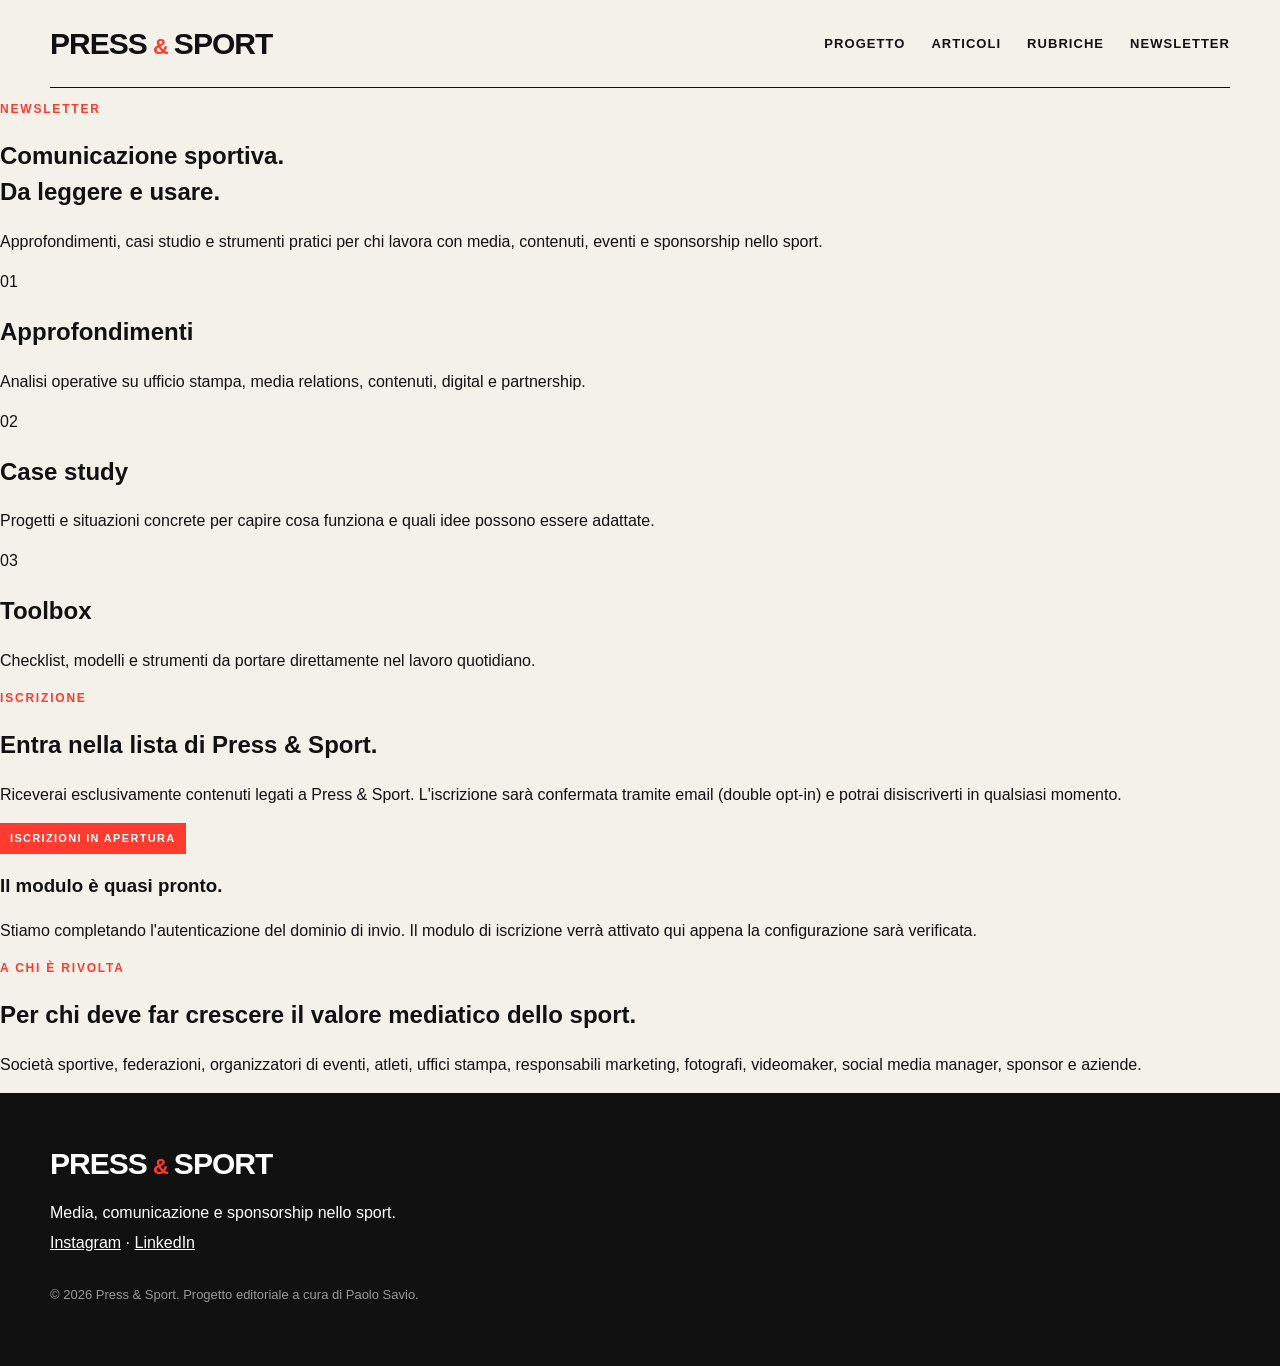
==== newsletter/index.html @ 9a1faf6c "Prepare Press & Sport newsletter landing page" ====
<!doctype html>
<html lang="it">
<head>
  <meta charset="utf-8">
  <meta name="viewport" content="width=device-width, initial-scale=1">
  <title>Newsletter — Press & Sport</title>
  <meta name="description" content="La newsletter di Press & Sport: approfondimenti, casi studio e strumenti pratici su media, comunicazione e sponsorship nello sport.">
  <meta name="theme-color" content="#111111">
  <link rel="stylesheet" href="../styles.css">
</head>
<body>
  <header class="site-header">
    <a class="brand" href="../index.html" aria-label="Press & Sport, home">
      <span class="brand-press">PRESS</span><span class="brand-amp">&amp;</span><span class="brand-sport">SPORT</span>
    </a>
    <nav class="nav" aria-label="Navigazione principale">
      <a href="../index.html#progetto">Progetto</a>
      <a href="../index.html#articoli">Articoli</a>
      <a href="../index.html#rubriche">Rubriche</a>
      <a href="./" aria-current="page">Newsletter</a>
    </nav>
  </header>

  <main class="newsletter-page">
    <section class="newsletter-hero">
      <p class="section-label">NEWSLETTER</p>
      <h1>Comunicazione sportiva.<br><span>Da leggere e usare.</span></h1>
      <p class="newsletter-hero-copy">
        Approfondimenti, casi studio e strumenti pratici per chi lavora con media,
        contenuti, eventi e sponsorship nello sport.
      </p>
    </section>

    <section class="newsletter-benefits" aria-label="Contenuti della newsletter">
      <article>
        <span>01</span>
        <h2>Approfondimenti</h2>
        <p>Analisi operative su ufficio stampa, media relations, contenuti, digital e partnership.</p>
      </article>
      <article>
        <span>02</span>
        <h2>Case study</h2>
        <p>Progetti e situazioni concrete per capire cosa funziona e quali idee possono essere adattate.</p>
      </article>
      <article>
        <span>03</span>
        <h2>Toolbox</h2>
        <p>Checklist, modelli e strumenti da portare direttamente nel lavoro quotidiano.</p>
      </article>
    </section>

    <section class="newsletter-signup" id="iscrizione">
      <div class="newsletter-signup-copy">
        <p class="section-label">ISCRIZIONE</p>
        <h2>Entra nella lista di Press &amp; Sport.</h2>
        <p>
          Riceverai esclusivamente contenuti legati a Press &amp; Sport. L'iscrizione sarà
          confermata tramite email (double opt-in) e potrai disiscriverti in qualsiasi momento.
        </p>
      </div>

      <div class="newsletter-form-shell">
        <div class="newsletter-badge">ISCRIZIONI IN APERTURA</div>
        <h3>Il modulo è quasi pronto.</h3>
        <p>
          Stiamo completando l'autenticazione del dominio di invio. Il modulo di iscrizione
          verrà attivato qui appena la configurazione sarà verificata.
        </p>

        <!--
          SENDER EMBED
          Dopo la pubblicazione del form in Sender sostituire questo blocco con
          il codice embed esatto fornito da Sender (form + script).
        -->
        <div id="sender-form-mount" aria-live="polite"></div>
      </div>
    </section>

    <section class="newsletter-audience">
      <p class="section-label">A CHI È RIVOLTA</p>
      <h2>Per chi deve far crescere il valore mediatico dello sport.</h2>
      <p>
        Società sportive, federazioni, organizzatori di eventi, atleti, uffici stampa,
        responsabili marketing, fotografi, videomaker, social media manager, sponsor e aziende.
      </p>
    </section>
  </main>

  <footer>
    <div class="brand footer-brand">
      <span class="brand-press">PRESS</span><span class="brand-amp">&amp;</span><span class="brand-sport">SPORT</span>
    </div>
    <p>Media, comunicazione e sponsorship nello sport.</p>
    <p class="social-links"><a href="https://www.instagram.com/pressandsport/" target="_blank" rel="noopener noreferrer">Instagram</a> · <a href="https://www.linkedin.com/company/146625659" target="_blank" rel="noopener noreferrer">LinkedIn</a></p>
    <p class="copyright">© 2026 Press &amp; Sport. Progetto editoriale a cura di Paolo Savio.</p>
  </footer>
</body>
</html>
---- styles.css ----
:root {
  --bg: #f4f1eb;
  --paper: #ffffff;
  --ink: #111111;
  --muted: #626262;
  --line: #d8d3ca;
  --accent: #ff3b30;
  --max: 1180px;
}

* { box-sizing: border-box; }
html { scroll-behavior: smooth; }
body {
  margin: 0;
  background: var(--bg);
  color: var(--ink);
  font-family: Arial, Helvetica, sans-serif;
  line-height: 1.5;
}
a { color: inherit; }
.site-header {
  width: min(calc(100% - 40px), var(--max));
  margin: 0 auto;
  min-height: 88px;
  display: flex;
  align-items: center;
  justify-content: space-between;
  border-bottom: 1px solid var(--ink);
}
.brand {
  display: inline-flex;
  align-items: baseline;
  gap: 4px;
  text-decoration: none;
  font-weight: 900;
  letter-spacing: -0.06em;
  line-height: 1;
}
.brand-press { font-size: 30px; }
.brand-amp { font-size: 22px; color: var(--accent); margin: 0 2px; }
.brand-sport { font-size: 30px; }
.nav { display: flex; gap: 26px; }
.nav a {
  text-decoration: none;
  font-size: 13px;
  font-weight: 700;
  text-transform: uppercase;
  letter-spacing: .08em;
}
.nav a:hover { color: var(--accent); }

.hero {
  width: min(calc(100% - 40px), var(--max));
  margin: 0 auto;
  padding: 92px 0 72px;
}
.hero-kicker, .section-label {
  color: var(--accent);
  font-size: 12px;
  font-weight: 800;
  letter-spacing: .15em;
}
.hero h1 {
  max-width: 1050px;
  margin: 18px 0 28px;
  font-size: clamp(48px, 8vw, 102px);
  line-height: .93;
  letter-spacing: -0.065em;
}
.hero h1 span { color: var(--accent); }
.hero-copy {
  max-width: 760px;
  margin: 0;
  font-size: clamp(19px, 2.2vw, 28px);
  line-height: 1.25;
}
.hero-actions {
  display: flex;
  flex-wrap: wrap;
  gap: 12px;
  margin-top: 36px;
}
.button {
  display: inline-block;
  padding: 14px 18px;
  border: 1px solid var(--ink);
  text-decoration: none;
  font-size: 13px;
  font-weight: 800;
  text-transform: uppercase;
  letter-spacing: .05em;
}
.button.primary { background: var(--ink); color: white; }
.button.primary:hover { background: var(--accent); border-color: var(--accent); }
.button.secondary:hover { background: var(--paper); }
.hero-line { width: 100%; height: 12px; background: var(--accent); margin-top: 72px; }

.intro {
  width: min(calc(100% - 40px), var(--max));
  margin: 0 auto;
  padding: 78px 0;
  display: grid;
  grid-template-columns: 1.1fr .9fr;
  gap: 80px;
  border-bottom: 1px solid var(--ink);
}
.intro h2 {
  margin: 12px 0 0;
  font-size: clamp(34px, 4vw, 58px);
  line-height: 1;
  letter-spacing: -0.045em;
}
.intro-copy { font-size: 19px; }
.intro-copy p:first-child { margin-top: 0; }

.topics {
  width: min(calc(100% - 40px), var(--max));
  margin: 0 auto;
  padding: 70px 0;
  display: grid;
  grid-template-columns: repeat(3, 1fr);
  border-bottom: 1px solid var(--ink);
}
.topics article {
  min-height: 250px;
  padding: 24px;
  border-top: 1px solid var(--ink);
  border-right: 1px solid var(--ink);
}
.topics article:nth-child(3n) { border-right: 0; }
.topics article:nth-child(n+4) { border-bottom: 1px solid var(--ink); }
.topics article span {
  color: var(--accent);
  font-size: 12px;
  font-weight: 800;
}
.topics h3 {
  margin: 44px 0 12px;
  font-size: 30px;
  letter-spacing: -0.04em;
}
.topics p { margin: 0; color: var(--muted); }

.newsletter {
  width: min(calc(100% - 40px), var(--max));
  margin: 80px auto;
  background: var(--ink);
  color: white;
  padding: clamp(36px, 6vw, 74px);
}
.newsletter-badge {
  display: inline-block;
  background: var(--accent);
  color: white;
  padding: 7px 10px;
  font-size: 11px;
  font-weight: 900;
  letter-spacing: .12em;
}
.newsletter h2 {
  margin: 22px 0 14px;
  font-size: clamp(42px, 6vw, 78px);
  line-height: .95;
  letter-spacing: -0.055em;
}
.newsletter p { max-width: 760px; font-size: 20px; }
.newsletter-note { color: #bdbdbd; font-size: 15px !important; }

.manifesto {
  width: min(calc(100% - 40px), var(--max));
  margin: 0 auto 90px;
  padding-top: 30px;
}
.manifesto p {
  margin: 0;
  font-size: clamp(52px, 10vw, 142px);
  font-weight: 900;
  line-height: .82;
  letter-spacing: -0.07em;
}
.manifesto .accent { color: var(--accent); }

footer {
  background: var(--ink);
  color: white;
  padding: 56px max(20px, calc((100vw - var(--max)) / 2));
}
.footer-brand { margin-bottom: 16px; }
footer p { margin: 6px 0; }
.copyright { margin-top: 30px; color: #999; font-size: 13px; }

@media (max-width: 820px) {
  .site-header { min-height: 76px; }
  .nav { display: none; }
  .hero { padding-top: 62px; }
  .intro { grid-template-columns: 1fr; gap: 28px; }
  .topics { grid-template-columns: 1fr; }
  .topics article,
  .topics article:nth-child(3n),
  .topics article:nth-child(n+4) {
    border-right: 0;
    border-bottom: 1px solid var(--ink);
  }
  .topics article { min-height: 210px; }
}

@media (max-width: 480px) {
  .site-header, .hero, .intro, .topics, .newsletter, .manifesto {
    width: min(calc(100% - 28px), var(--max));
  }
  .brand-press, .brand-sport { font-size: 25px; }
  .brand-amp { font-size: 18px; }
  .hero h1 { font-size: 50px; }
}

.featured-article {
  width: min(calc(100% - 40px), var(--max));
  margin: 80px auto 0;
  padding: 54px 0;
  border-top: 1px solid var(--ink);
  border-bottom: 1px solid var(--ink);
}
.featured-article-grid {
  display: grid;
  grid-template-columns: 1.3fr .7fr;
  gap: 70px;
  align-items: end;
}
.featured-article h2 {
  margin: 12px 0 14px;
  max-width: 760px;
  font-size: clamp(42px, 6vw, 76px);
  line-height: .94;
  letter-spacing: -0.055em;
}
.featured-article p { max-width: 720px; font-size: 19px; }
.featured-article-action { display: flex; flex-direction: column; align-items: flex-start; gap: 18px; }
.featured-article-action span { color: var(--accent); font-size: 12px; font-weight: 900; letter-spacing: .14em; }

.article-page { min-height: 70vh; }
.article-shell {
  width: min(calc(100% - 40px), 920px);
  margin: 0 auto;
  padding: 64px 0 100px;
}
.article-back {
  display: inline-block;
  margin-bottom: 64px;
  text-decoration: none;
  font-size: 13px;
  font-weight: 800;
  text-transform: uppercase;
  letter-spacing: .06em;
}
.article-back:hover { color: var(--accent); }
.article-kicker { color: var(--accent); font-size: 12px; font-weight: 900; letter-spacing: .15em; }
.article-shell > h1 {
  margin: 14px 0 20px;
  font-size: clamp(52px, 8vw, 102px);
  line-height: .9;
  letter-spacing: -0.065em;
}
.article-deck {
  max-width: 790px;
  margin: 0;
  font-size: clamp(21px, 2.5vw, 30px);
  line-height: 1.2;
}
.article-meta {
  margin: 32px 0 56px;
  padding-top: 18px;
  border-top: 1px solid var(--ink);
  color: var(--muted);
  font-size: 13px;
}
.article-body { max-width: 760px; margin: 0 auto; }
.article-body p, .article-body li { font-size: 19px; line-height: 1.7; }
.article-lead { font-size: 24px !important; line-height: 1.5 !important; }
.article-body h2 {
  margin: 62px 0 18px;
  font-size: clamp(31px, 4vw, 46px);
  line-height: 1;
  letter-spacing: -0.04em;
}
.article-body ol { padding-left: 24px; }
.article-callout {
  margin: 54px 0;
  padding: 30px;
  border-left: 10px solid var(--accent);
  background: var(--ink);
  color: white;
}
.article-callout span { display: block; margin-bottom: 12px; color: var(--accent); font-size: 11px; font-weight: 900; letter-spacing: .14em; }
.article-callout strong { display: block; font-size: 27px; line-height: 1.15; }
.toolbox-box {
  margin: 70px 0;
  padding: 34px;
  background: var(--paper);
  border: 1px solid var(--ink);
}
.toolbox-box h2 { margin-top: 12px; }
.toolbox-grid { display: grid; grid-template-columns: repeat(3, 1fr); gap: 1px; background: var(--ink); border: 1px solid var(--ink); }
.toolbox-grid > div { background: var(--paper); padding: 22px; }
.toolbox-grid span { display: block; margin-bottom: 34px; color: var(--accent); font-size: 12px; font-weight: 900; }
.toolbox-grid strong { display: block; font-size: 20px; line-height: 1.1; }
.toolbox-grid p { margin-bottom: 0; font-size: 15px !important; line-height: 1.45 !important; color: var(--muted); }
.article-next {
  margin-top: 80px;
  padding-top: 28px;
  border-top: 12px solid var(--accent);
}
.article-next span { display: block; margin-bottom: 10px; font-size: 11px; font-weight: 900; letter-spacing: .14em; }
.article-next strong { font-size: 30px; line-height: 1.15; }

@media (max-width: 820px) {
  .featured-article-grid { grid-template-columns: 1fr; gap: 28px; }
  .toolbox-grid { grid-template-columns: 1fr; }
  .article-shell { padding-top: 42px; }
  .article-back { margin-bottom: 42px; }
}
@media (max-width: 480px) {
  .featured-article, .article-shell { width: min(calc(100% - 28px), var(--max)); }
  .article-shell > h1 { font-size: 56px; }
  .article-body p, .article-body li { font-size: 18px; }
}
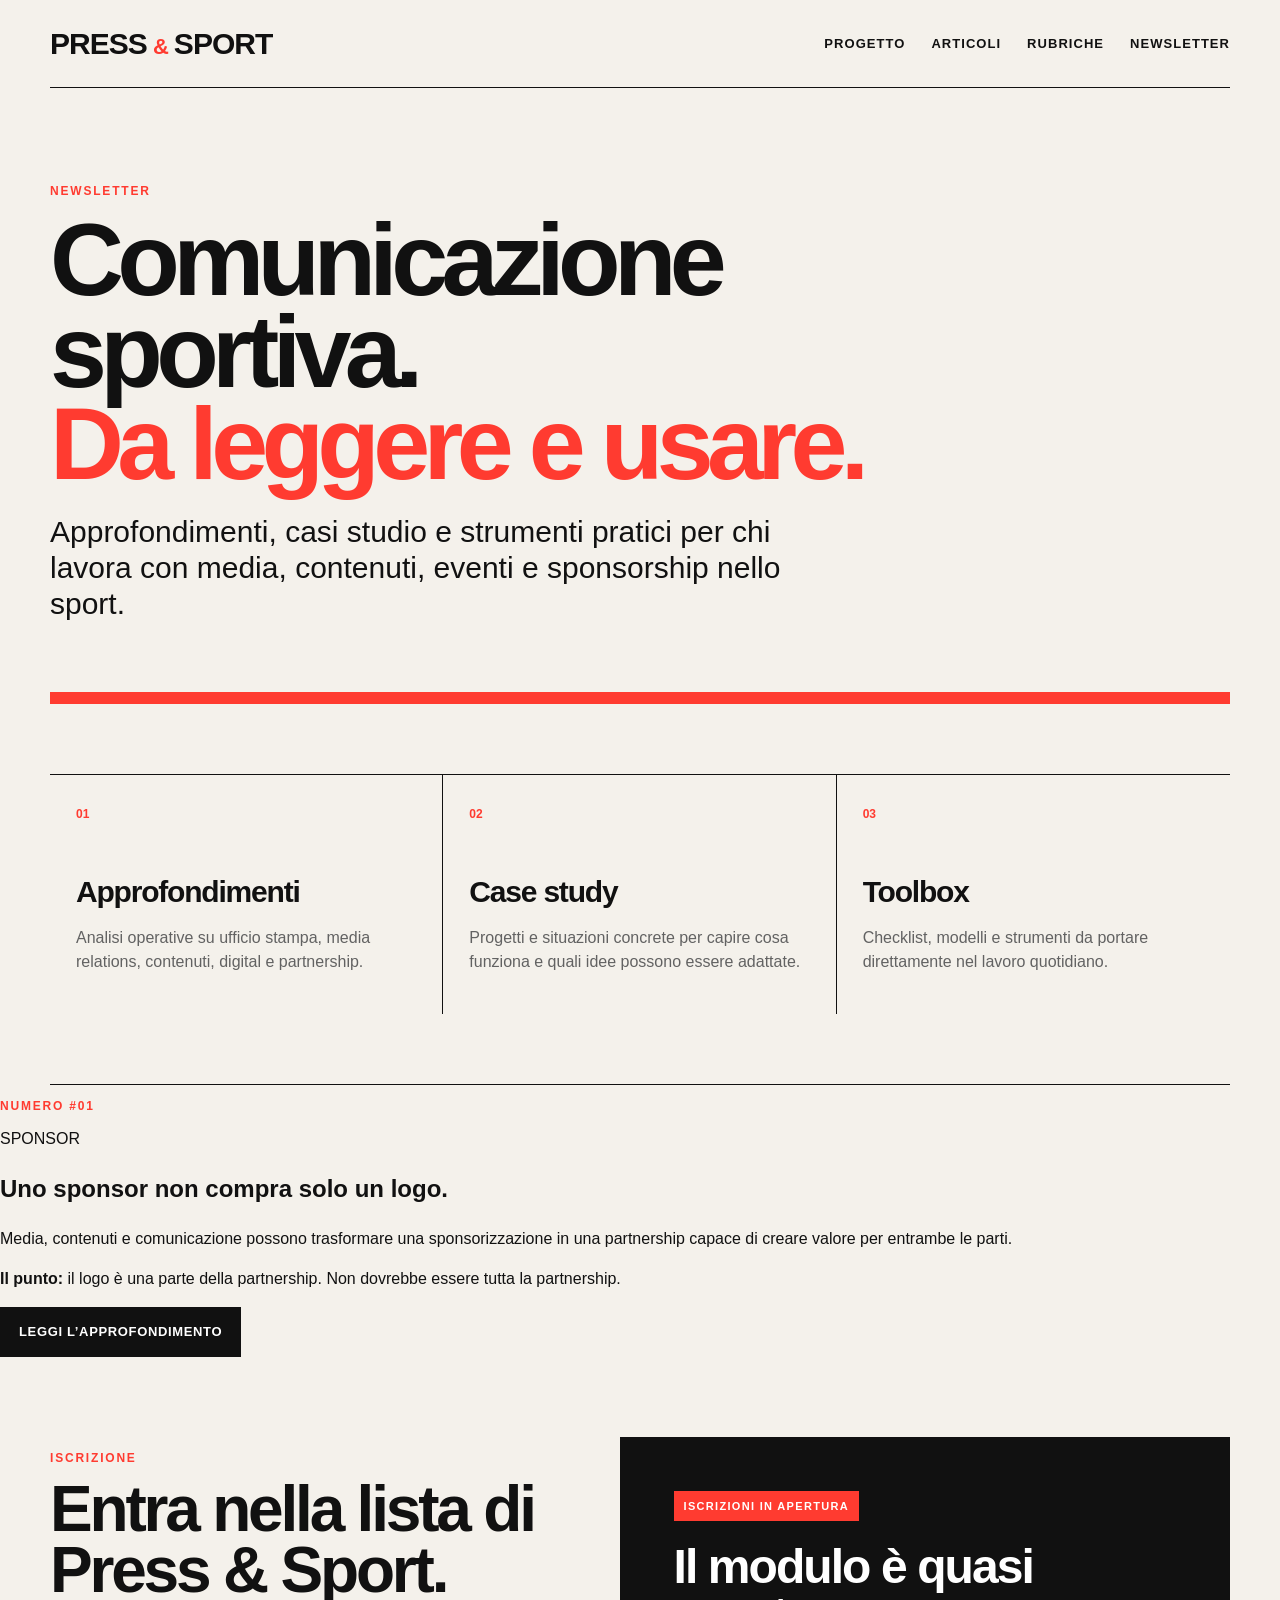
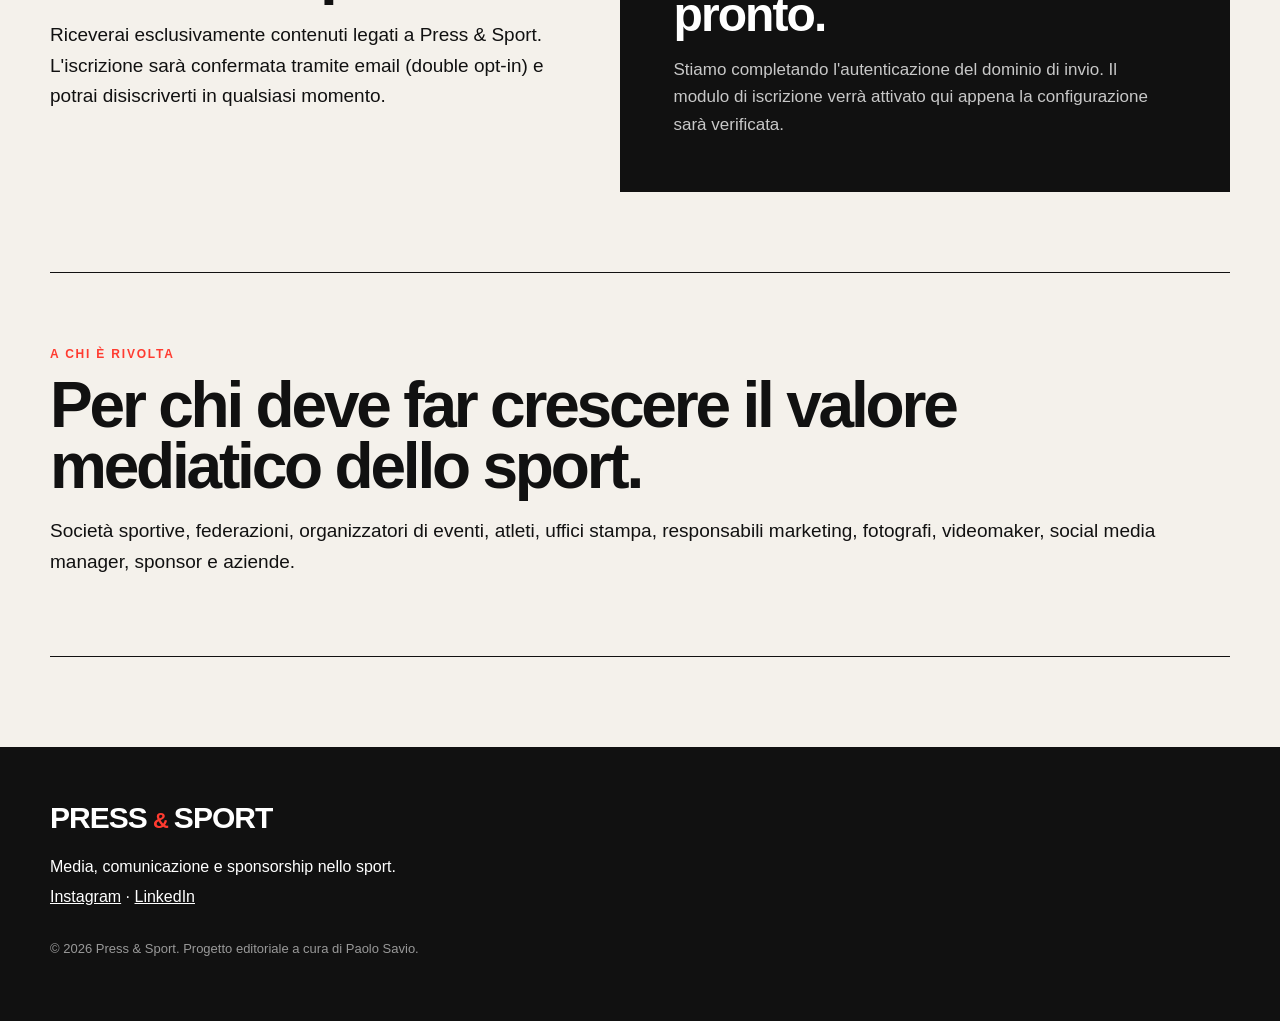
==== commit 46a2cd96: "Add newsletter issue 01 preview" ====
--- a/newsletter/index.html
+++ b/newsletter/index.html
@@ -49,6 +49,26 @@
       </article>
     </section>
 
+    <section class="newsletter-issue" aria-labelledby="issue-01-title">
+      <div class="newsletter-issue-meta">
+        <p class="section-label">NUMERO #01</p>
+        <span>SPONSOR</span>
+      </div>
+      <div class="newsletter-issue-grid">
+        <div>
+          <h2 id="issue-01-title">Uno sponsor non compra solo un logo.</h2>
+          <p>
+            Media, contenuti e comunicazione possono trasformare una sponsorizzazione
+            in una partnership capace di creare valore per entrambe le parti.
+          </p>
+        </div>
+        <div class="newsletter-issue-action">
+          <p><strong>Il punto:</strong> il logo è una parte della partnership. Non dovrebbe essere tutta la partnership.</p>
+          <a class="button primary" href="../articoli/uno-sponsor-non-compra-solo-un-logo.html">Leggi l’approfondimento</a>
+        </div>
+      </div>
+    </section>
+
     <section class="newsletter-signup" id="iscrizione">
       <div class="newsletter-signup-copy">
         <p class="section-label">ISCRIZIONE</p>
--- a/styles.css
+++ b/styles.css
@@ -323,3 +323,152 @@
   .article-shell > h1 { font-size: 56px; }
   .article-body p, .article-body li { font-size: 18px; }
 }
+
+
+/* Newsletter landing page */
+.newsletter-actions {
+  display: flex;
+  flex-wrap: wrap;
+  gap: 16px;
+  align-items: center;
+  margin-top: 28px;
+}
+.newsletter-button {
+  background: white;
+  color: var(--ink);
+  border-color: white;
+}
+.newsletter-button:hover {
+  background: var(--accent);
+  color: white;
+  border-color: var(--accent);
+}
+.newsletter-page {
+  min-height: 70vh;
+}
+.newsletter-hero,
+.newsletter-benefits,
+.newsletter-signup,
+.newsletter-audience {
+  width: min(calc(100% - 40px), var(--max));
+  margin-left: auto;
+  margin-right: auto;
+}
+.newsletter-hero {
+  padding: 82px 0 70px;
+  border-bottom: 12px solid var(--accent);
+}
+.newsletter-hero h1 {
+  max-width: 1040px;
+  margin: 14px 0 24px;
+  font-size: clamp(52px, 8vw, 104px);
+  line-height: .9;
+  letter-spacing: -0.065em;
+}
+.newsletter-hero h1 span {
+  color: var(--accent);
+}
+.newsletter-hero-copy {
+  max-width: 780px;
+  margin: 0;
+  font-size: clamp(20px, 2.4vw, 30px);
+  line-height: 1.2;
+}
+.newsletter-benefits {
+  display: grid;
+  grid-template-columns: repeat(3, 1fr);
+  padding: 70px 0;
+  border-bottom: 1px solid var(--ink);
+}
+.newsletter-benefits article {
+  min-height: 240px;
+  padding: 26px;
+  border-top: 1px solid var(--ink);
+  border-right: 1px solid var(--ink);
+}
+.newsletter-benefits article:last-child {
+  border-right: 0;
+}
+.newsletter-benefits span {
+  color: var(--accent);
+  font-size: 12px;
+  font-weight: 900;
+}
+.newsletter-benefits h2 {
+  margin: 44px 0 12px;
+  font-size: 30px;
+  letter-spacing: -0.04em;
+}
+.newsletter-benefits p {
+  margin: 0;
+  color: var(--muted);
+}
+.newsletter-signup {
+  display: grid;
+  grid-template-columns: .9fr 1.1fr;
+  gap: 70px;
+  padding: 80px 0;
+  align-items: start;
+}
+.newsletter-signup-copy h2,
+.newsletter-audience h2 {
+  margin: 12px 0 20px;
+  font-size: clamp(38px, 5vw, 66px);
+  line-height: .95;
+  letter-spacing: -0.05em;
+}
+.newsletter-signup-copy > p:last-child,
+.newsletter-audience > p:last-child {
+  font-size: 19px;
+  line-height: 1.6;
+}
+.newsletter-form-shell {
+  background: var(--ink);
+  color: white;
+  padding: clamp(30px, 5vw, 54px);
+  min-height: 340px;
+}
+.newsletter-form-shell h3 {
+  margin: 22px 0 12px;
+  font-size: clamp(30px, 4vw, 48px);
+  line-height: 1;
+  letter-spacing: -0.04em;
+}
+.newsletter-form-shell p {
+  margin-bottom: 0;
+  color: #c8c8c8;
+  font-size: 17px;
+  line-height: 1.6;
+}
+.newsletter-audience {
+  margin-bottom: 90px;
+  padding: 60px 0;
+  border-top: 1px solid var(--ink);
+  border-bottom: 1px solid var(--ink);
+}
+
+@media (max-width: 820px) {
+  .newsletter-benefits,
+  .newsletter-signup {
+    grid-template-columns: 1fr;
+  }
+  .newsletter-benefits article,
+  .newsletter-benefits article:last-child {
+    border-right: 0;
+    border-bottom: 1px solid var(--ink);
+  }
+  .newsletter-signup {
+    gap: 34px;
+  }
+}
+@media (max-width: 480px) {
+  .newsletter-hero,
+  .newsletter-benefits,
+  .newsletter-signup,
+  .newsletter-audience {
+    width: min(calc(100% - 28px), var(--max));
+  }
+  .newsletter-hero h1 {
+    font-size: 54px;
+  }
+}
